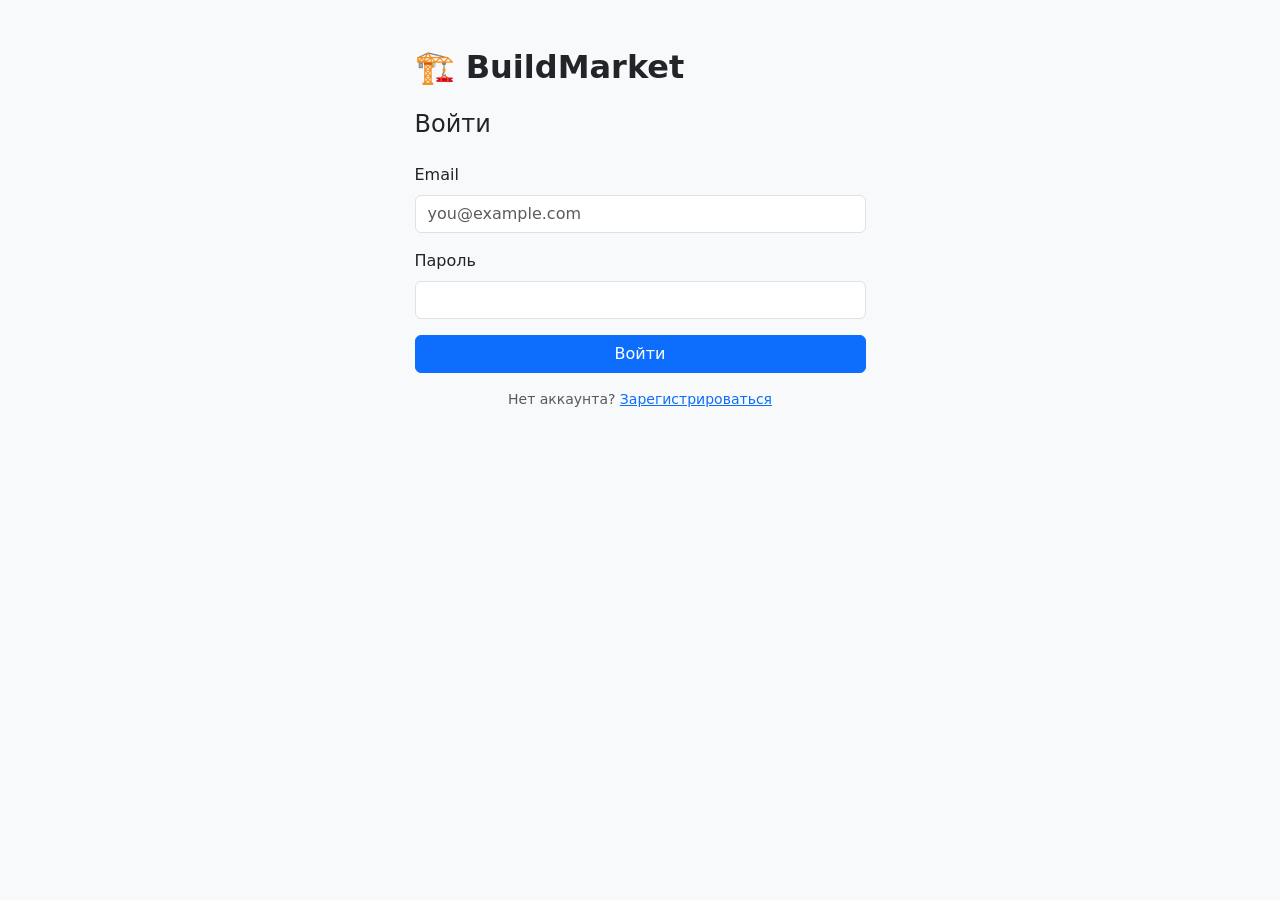
==== project/frontend/index.html @ 66007c6b "Initial commit: BuildMarket MVP (auth, offers, bids, profile) + multi-page frontend Co-Authored-By: " ====
<!DOCTYPE html>
<html lang="ru">
<head>
  <meta charset="UTF-8">
  <title>BuildMarket</title>
</head>
<body>
<script>
  location.href = localStorage.getItem('token') ? 'pages/dashboard.html' : 'pages/login.html';
</script>
</body>
</html>
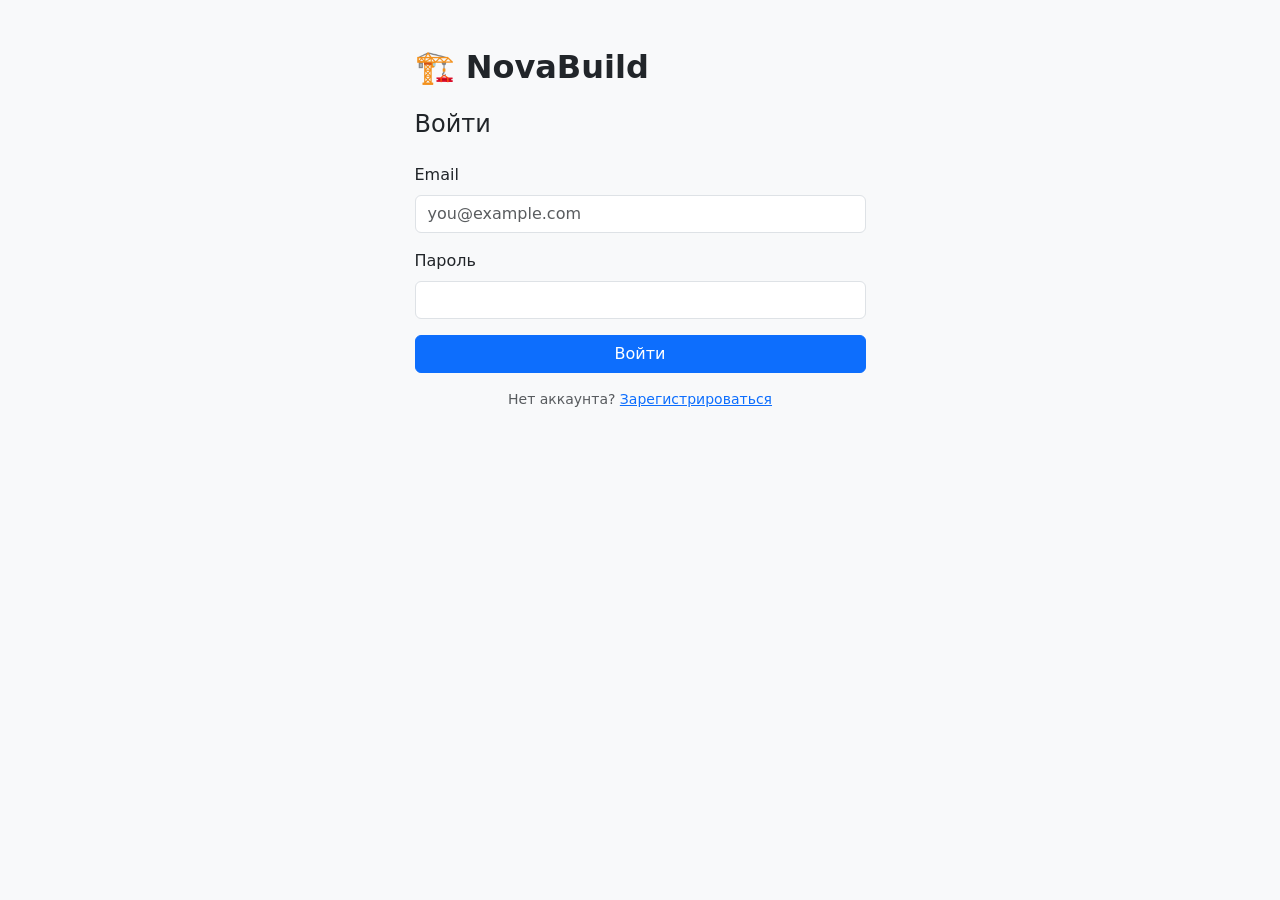
==== commit 69257236: "Rename brand from BuildMarket to NovaBuild across pages and context.md Co-Authored-By: Claude Sonnet" ====
--- a/project/frontend/index.html
+++ b/project/frontend/index.html
@@ -2,7 +2,7 @@
 <html lang="ru">
 <head>
   <meta charset="UTF-8">
-  <title>BuildMarket</title>
+  <title>NovaBuild</title>
 </head>
 <body>
 <script>
